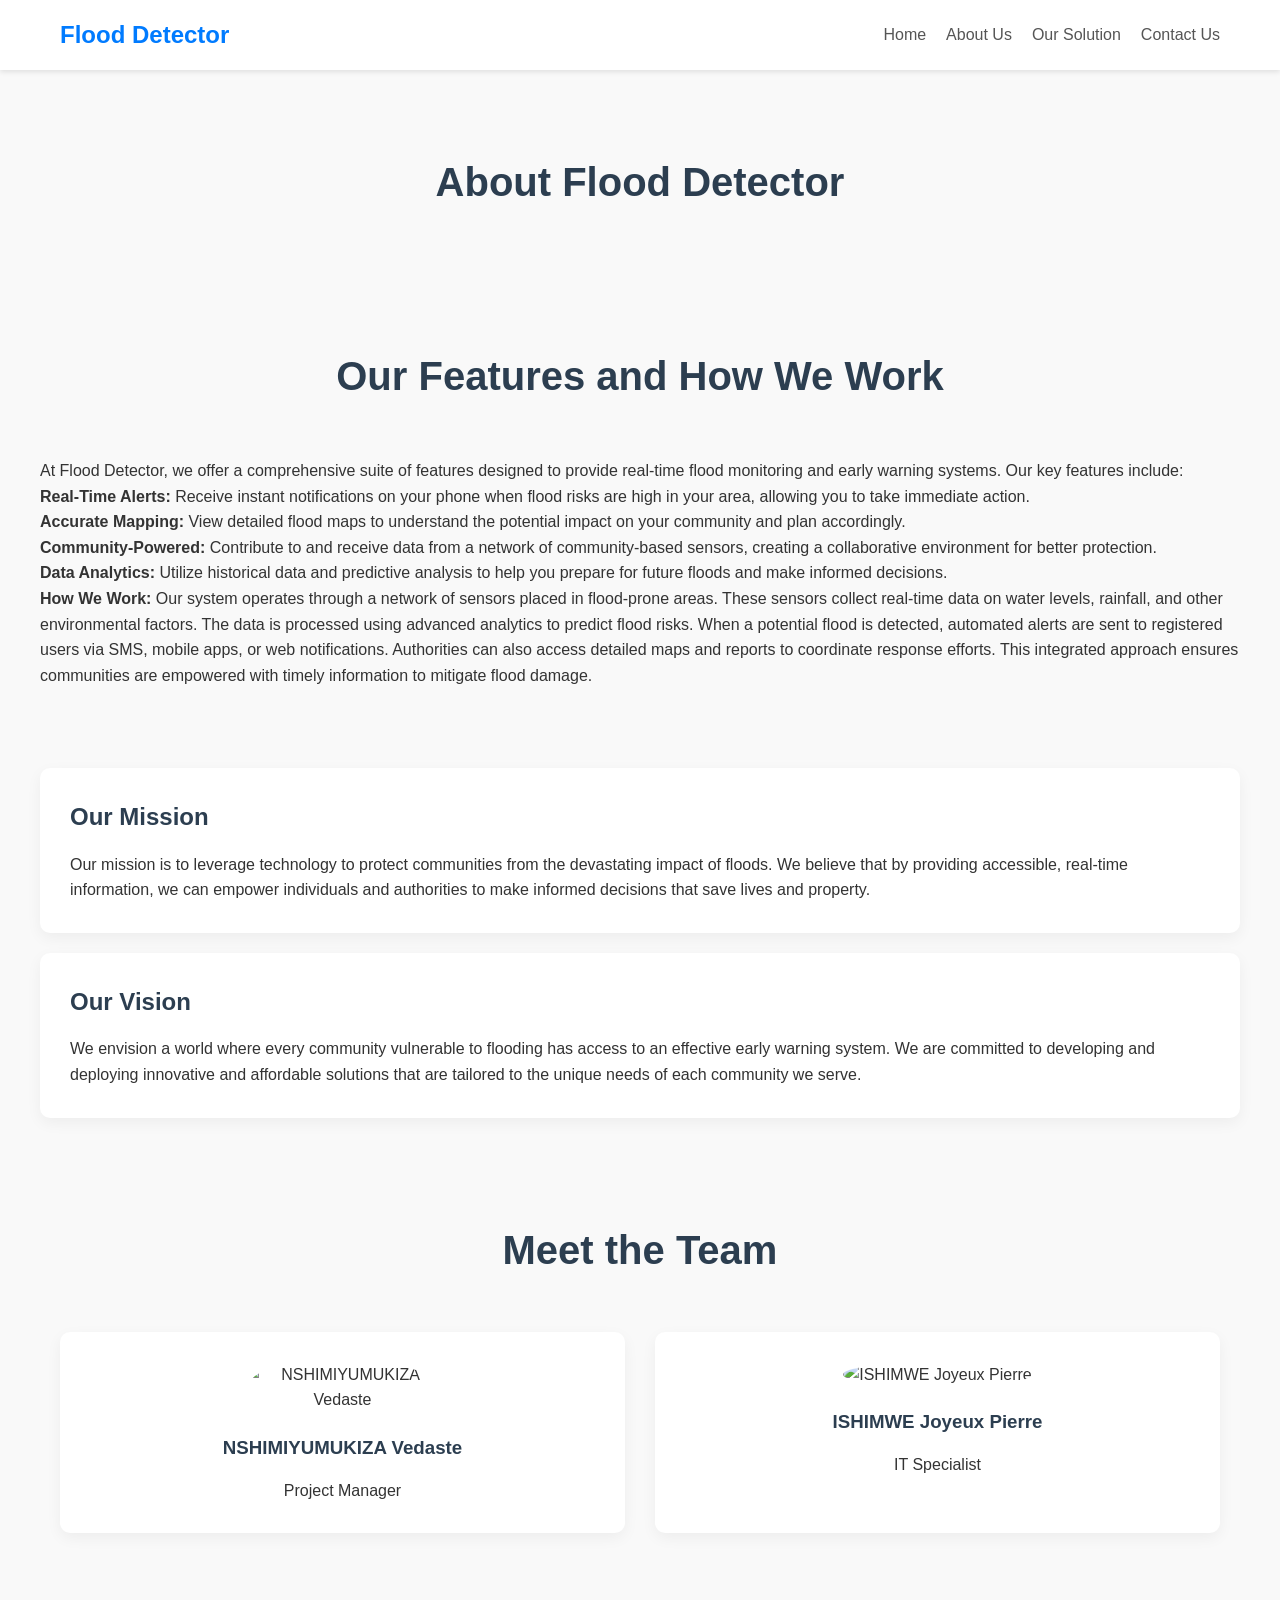
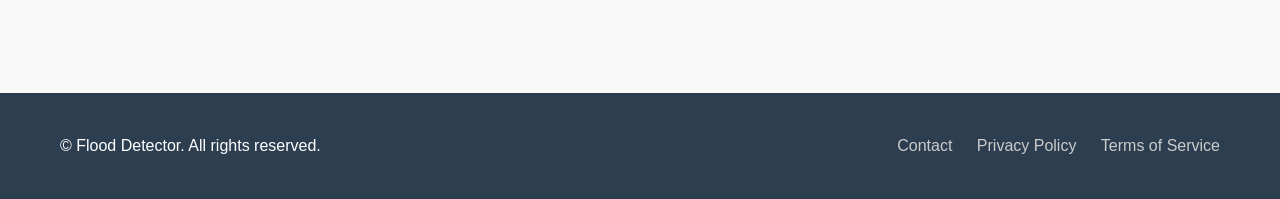
==== about.html @ f77434af "Add files via upload" ====
<!DOCTYPE html>
<html lang="en">
<head>
    <meta charset="UTF-8">
    <meta name="viewport" content="width=device-width, initial-scale=1.0">
    <title>About Us - Flood Detector</title>
    <link rel="stylesheet" href="styles.css">
</head>
<body>
    <header class="site-header">
        <div class="container">
            <div class="header-inner">
                <a href="index.html" class="brand">Flood Detector</a>
                <nav class="main-nav">
                    <a href="index.html">Home</a>
                    <a href="about.html">About Us</a>
                    <a href="solution.html">Our Solution</a>
                    <a href="contact.html">Contact Us</a>
                </nav>
                <button class="nav-toggle" aria-label="toggle navigation">
                    <span class="icon-bar"></span>
                    <span class="icon-bar"></span>
                    <span class="icon-bar"></span>
                </button>
            </div>
        </div>
    </header>
    <main class="container section">
        <h1 class="section-title">About Flood Detector</h1>
        <section class="section">
            <h2 class="section-title">Our Features and How We Work</h2>
            <p>At Flood Detector, we offer a comprehensive suite of features designed to provide real-time flood monitoring and early warning systems. Our key features include:</p>
            <ul>
                <li><strong>Real-Time Alerts:</strong> Receive instant notifications on your phone when flood risks are high in your area, allowing you to take immediate action.</li>
                <li><strong>Accurate Mapping:</strong> View detailed flood maps to understand the potential impact on your community and plan accordingly.</li>
                <li><strong>Community-Powered:</strong> Contribute to and receive data from a network of community-based sensors, creating a collaborative environment for better protection.</li>
                <li><strong>Data Analytics:</strong> Utilize historical data and predictive analysis to help you prepare for future floods and make informed decisions.</li>
            </ul>
            <p><strong>How We Work:</strong> Our system operates through a network of sensors placed in flood-prone areas. These sensors collect real-time data on water levels, rainfall, and other environmental factors. The data is processed using advanced analytics to predict flood risks. When a potential flood is detected, automated alerts are sent to registered users via SMS, mobile apps, or web notifications. Authorities can also access detailed maps and reports to coordinate response efforts. This integrated approach ensures communities are empowered with timely information to mitigate flood damage.</p>
        </section>
        <section class="split">
            <div class="mission-vision-card">
                <h2>Our Mission</h2>
                <p>Our mission is to leverage technology to protect communities from the devastating impact of floods. We believe that by providing accessible, real-time information, we can empower individuals and authorities to make informed decisions that save lives and property.</p>
            </div>
            <div class="mission-vision-card">
                <h2>Our Vision</h2>
                <p>We envision a world where every community vulnerable to flooding has access to an effective early warning system. We are committed to developing and deploying innovative and affordable solutions that are tailored to the unique needs of each community we serve.</p>
            </div>
        </section>
        <section class="section team-section">
            <div class="container">
                <h2 class="section-title">Meet the Team</h2>
                <div class="cards">
                    <div class="card">
                        <img src="images/Vedaste the Mc.jpg" alt="NSHIMIYUMUKIZA Vedaste" class="team-photo">
                        <h3>NSHIMIYUMUKIZA Vedaste</h3>
                        <p>Project Manager</p>
                    </div>
                    <div class="card">
                        <img src="images/joyeux.jpg" alt="ISHIMWE Joyeux Pierre" class="team-photo">
                        <h3>ISHIMWE Joyeux Pierre</h3>
                        <p>IT Specialist</p>
                    </div>
                </div>
            </div>
        </section>
    </main>
    <footer class="site-footer">
        <div class="container">
            <div class="footer-inner">
                <span>&copy; Flood Detector. All rights reserved.</span>
                <div class="footer-nav">
                    <a href="contact.html">Contact</a>
                    <a href="#">Privacy Policy</a>
                    <a href="#">Terms of Service</a>
                </div>
            </div>
        </div>
    </footer>
    <script src="script.js"></script>
</body>
</html>
---- styles.css ----
/* Reset and Base Styles */
* {
    box-sizing: border-box;
    margin: 0;
    padding: 0;
}

body {
    font-family: 'Segoe UI', Tahoma, Geneva, Verdana, sans-serif;
    line-height: 1.6;
    color: #333;
    background-color: #f9f9f9;
}

a {
    text-decoration: none;
    color: inherit;
}

ul {
    list-style: none;
}

/* Layout */
.container {
    max-width: 1200px;
    margin: 0 auto;
    padding: 0 20px;
}

/* Header */
.site-header {
    background-color: #fff;
    box-shadow: 0 2px 5px rgba(0,0,0,0.1);
    position: sticky;
    top: 0;
    z-index: 1000;
}

.header-inner {
    display: flex;
    justify-content: space-between;
    align-items: center;
    height: 70px;
}

.brand {
    font-size: 1.5rem;
    font-weight: bold;
    color: #007bff;
}

.main-nav {
    display: flex;
    gap: 20px;
}

.main-nav a {
    color: #555;
    font-weight: 500;
    transition: color 0.3s;
}

.main-nav a:hover {
    color: #007bff;
}

.main-nav .cta {
    background-color: #007bff;
    color: #fff;
    padding: 8px 16px;
    border-radius: 5px;
}

.main-nav .cta:hover {
    background-color: #0056b3;
}

.nav-toggle {
    display: none;
    background: none;
    border: none;
    cursor: pointer;
}

.icon-bar {
    display: block;
    width: 25px;
    height: 3px;
    background-color: #333;
    margin: 5px 0;
}

/* Hero Section */
.hero {
    background-color: #e9f5ff;
    padding: 80px 0;
}

.hero-inner {
    display: flex;
    align-items: center;
    gap: 40px;
}

.hero-left {
    flex: 1;
}

.hero-left h1 {
    font-size: 3rem;
    margin-bottom: 20px;
    color: #2c3e50;
}

.hero-left .lead {
    font-size: 1.2rem;
    margin-bottom: 30px;
    color: #666;
}

.btn {
    display: inline-block;
    padding: 12px 24px;
    border-radius: 5px;
    font-weight: bold;
    transition: background-color 0.3s;
}

.btn.solid {
    background-color: #007bff;
    color: #fff;
}

.btn.solid:hover {
    background-color: #0056b3;
}

.hero-right {
    flex: 1;
}

/* Features & Team Section */
.section {
    padding: 80px 0;
}

.section-title {
    text-align: center;
    font-size: 2.5rem;
    margin-bottom: 50px;
    color: #2c3e50;
}

.cards {
    display: grid;
    grid-template-columns: repeat(auto-fit, minmax(250px, 1fr));
    gap: 30px;
}

.card {
    background: #fff;
    padding: 30px;
    border-radius: 10px;
    box-shadow: 0 5px 15px rgba(0,0,0,0.05);
    transition: transform 0.3s;
    text-align: center;
}

.card:hover {
    transform: translateY(-5px);
}

.card-icon {
    width: 60px;
    height: 60px;
    background-color: #e9f5ff;
    border-radius: 50%;
    margin: 0 auto 20px;
}

.card h3 {
    margin-bottom: 15px;
    color: #2c3e50;
}

.team-photo {
    width: 100%;
    max-width: 200px;
    height: auto;
    border-radius: 50%;
    margin-bottom: 20px;
    object-fit: cover;
}

/* Footer */
.site-footer {
    background-color: #2c3e50;
    color: #fff;
    padding: 40px 0;
}

.footer-inner {
    display: flex;
    justify-content: space-between;
    align-items: center;
    flex-wrap: wrap;
}

.footer-nav a {
    color: #ccc;
    margin-left: 20px;
}

.footer-nav a:hover {
    color: #fff;
}

/* Mission and Vision Cards */
.mission-vision-card {
    background: #fff;
    padding: 30px;
    border-radius: 10px;
    box-shadow: 0 5px 15px rgba(0,0,0,0.05);
    margin-bottom: 20px;
}

.mission-vision-card h2 {
    color: #2c3e50;
    margin-bottom: 15px;
}

/* Responsive */
@media (max-width: 768px) {
    .header-inner {
        position: relative;
    }

    .nav-toggle {
        display: block;
    }

    .main-nav {
        display: none;
        position: absolute;
        top: 100%;
        left: 0;
        right: 0;
        background-color: #fff;
        flex-direction: column;
        padding: 20px;
        box-shadow: 0 5px 10px rgba(0,0,0,0.1);
    }

    .main-nav.active {
        display: flex;
    }

    .hero-inner {
        flex-direction: column;
        text-align: center;
    }

    .hero-left h1 {
        font-size: 2rem;
    }

    .hero-left .lead {
        font-size: 1rem;
    }

    .section {
        padding: 40px 0;
    }

    .section-title {
        font-size: 2rem;
        margin-bottom: 30px;
    }

    .cards {
        grid-template-columns: 1fr;
        gap: 20px;
    }

    .card {
        padding: 20px;
    }

    .mission-vision-card {
        padding: 20px;
        margin-bottom: 15px;
    }

    .split {
        display: block;
    }

    .footer-inner {
        flex-direction: column;
        gap: 20px;
        text-align: center;
    }

    .footer-nav a {
        margin: 0 10px;
    }
}

@media (max-width: 480px) {
    .container {
        padding: 0 15px;
    }

    .hero {
        padding: 40px 0;
    }

    .hero-left h1 {
        font-size: 1.8rem;
    }

    .btn {
        padding: 10px 20px;
        font-size: 0.9rem;
    }

    .section-title {
        font-size: 1.8rem;
    }

    .mission-vision-card {
        padding: 15px;
    }
}
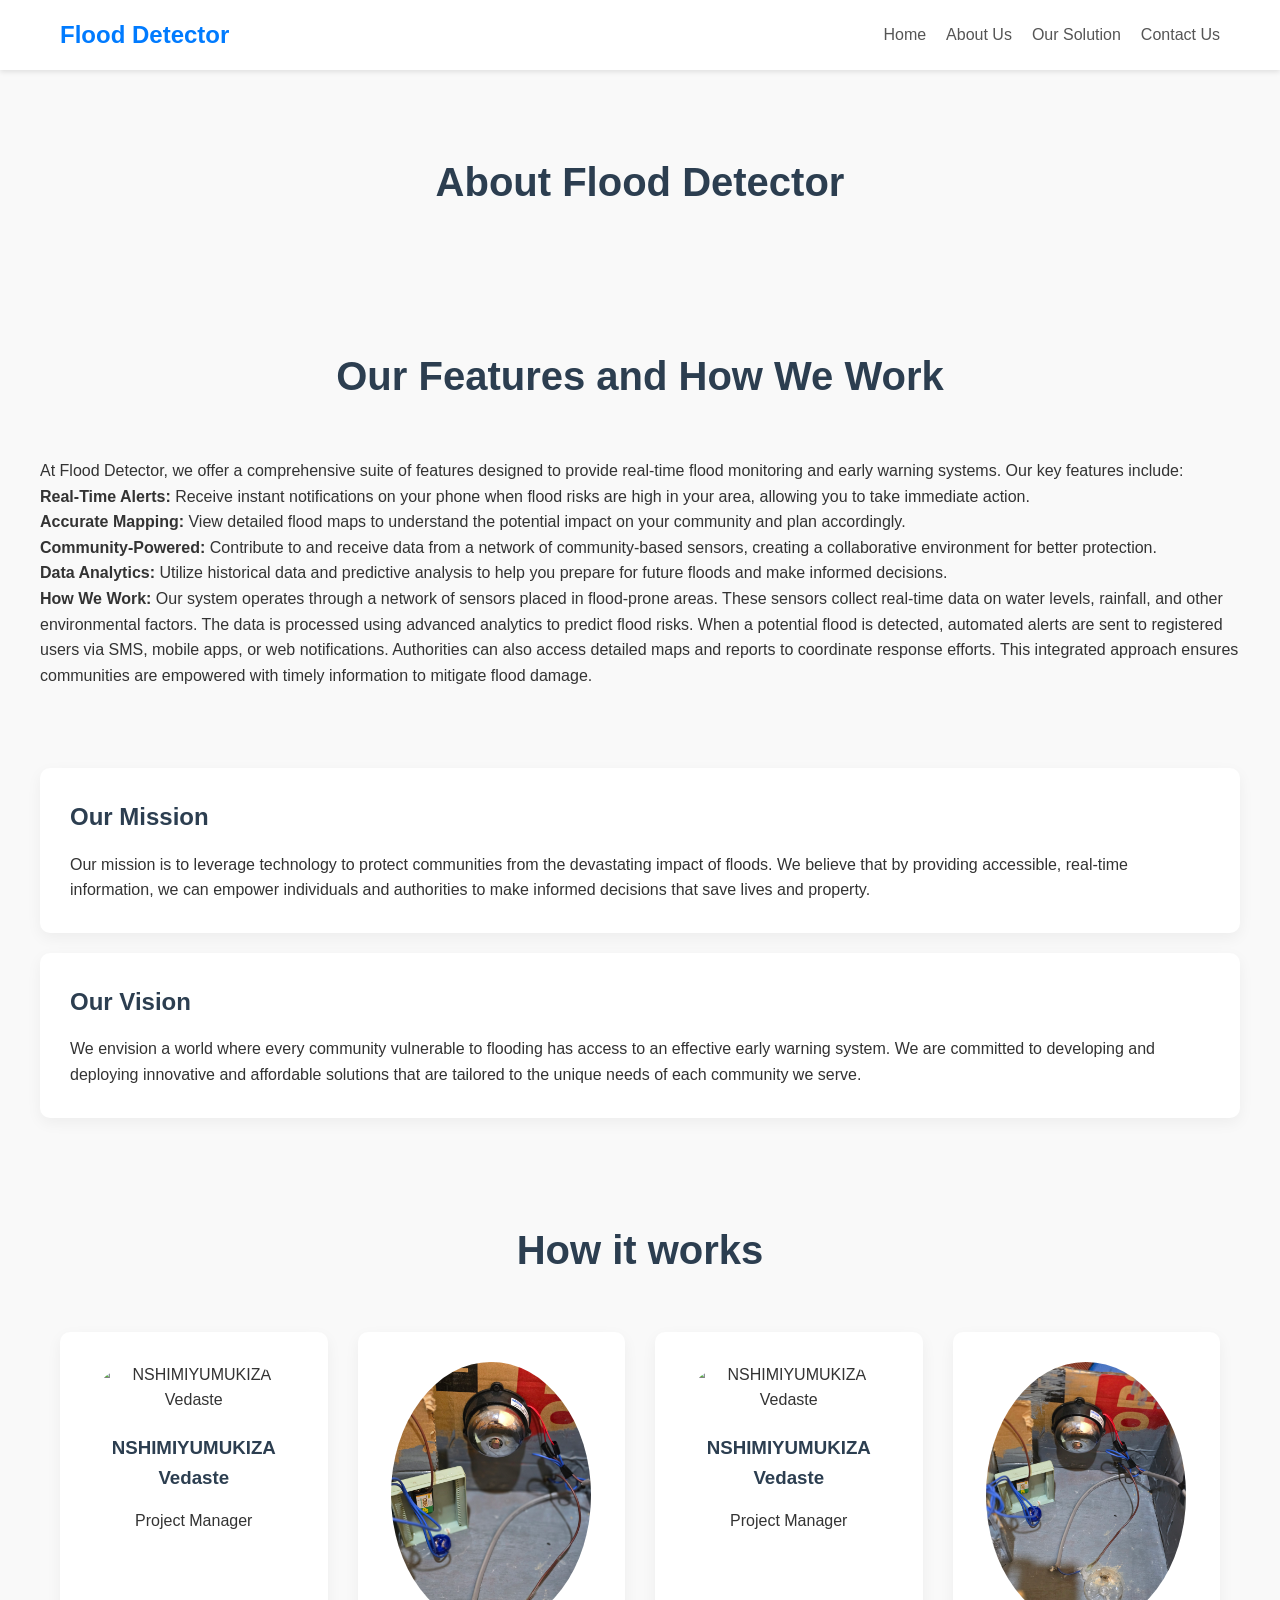
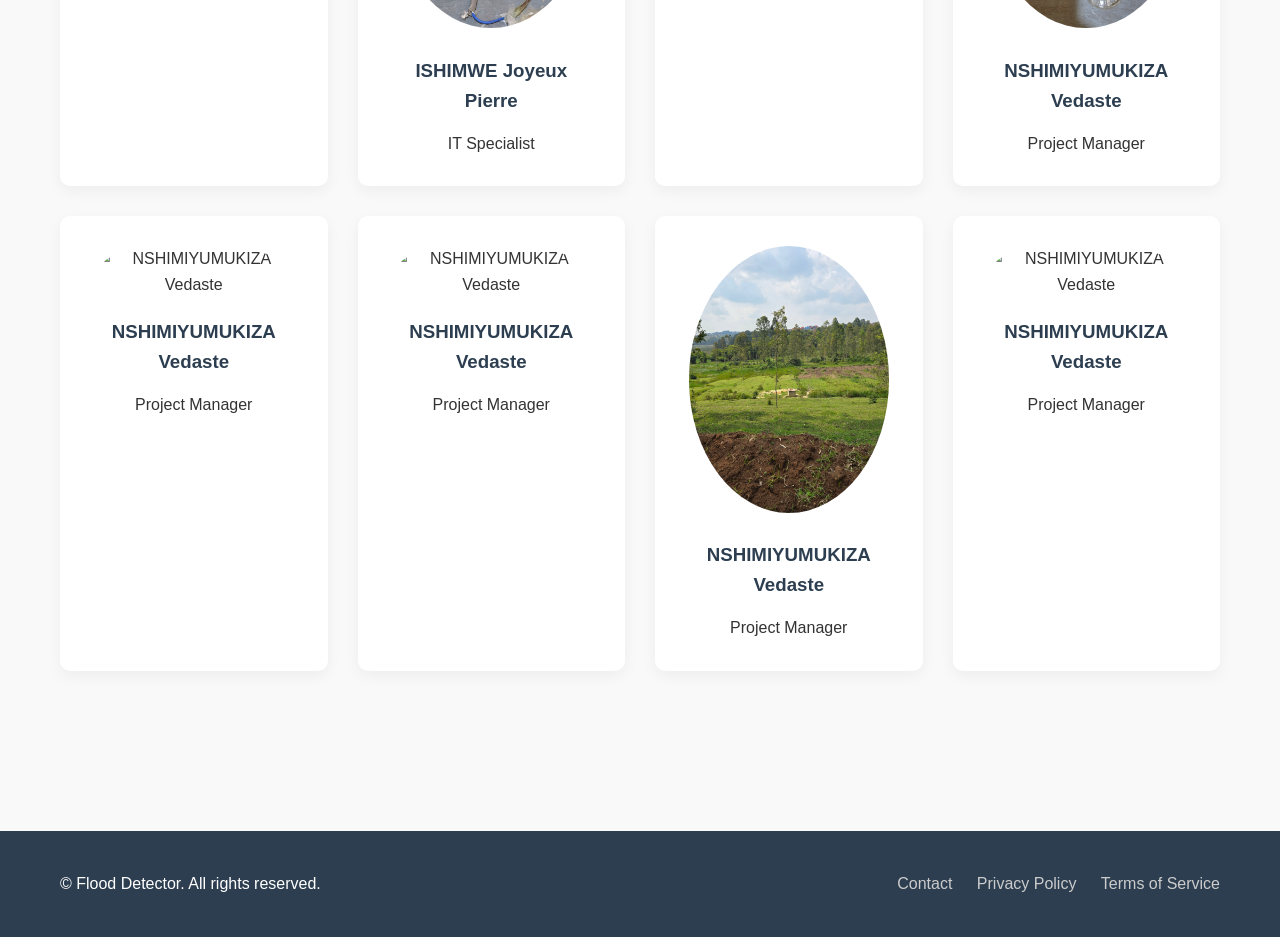
==== commit 6aae1620: "Update about.html" ====
--- a/about.html
+++ b/about.html
@@ -50,17 +50,47 @@
         </section>
         <section class="section team-section">
             <div class="container">
-                <h2 class="section-title">Meet the Team</h2>
+                <h2 class="section-title">How it works</h2>
                 <div class="cards">
                     <div class="card">
+                        <img src="1.jpg" alt="NSHIMIYUMUKIZA Vedaste" class="team-photo">
+                        <h3>NSHIMIYUMUKIZA Vedaste</h3>
+                        <p>Project Manager</p>
+                    </div>
+                    <div class="card">
+                        <img src="2.jpg" alt="ISHIMWE Joyeux Pierre" class="team-photo">
+                        <h3>ISHIMWE Joyeux Pierre</h3>
+                        <p>IT Specialist</p>
+                    </div>
+                     <div class="card">
                         <img src="images/Vedaste the Mc.jpg" alt="NSHIMIYUMUKIZA Vedaste" class="team-photo">
                         <h3>NSHIMIYUMUKIZA Vedaste</h3>
                         <p>Project Manager</p>
                     </div>
-                    <div class="card">
-                        <img src="images/joyeux.jpg" alt="ISHIMWE Joyeux Pierre" class="team-photo">
-                        <h3>ISHIMWE Joyeux Pierre</h3>
-                        <p>IT Specialist</p>
+                     <div class="card">
+                        <img src="3.jpg" alt="NSHIMIYUMUKIZA Vedaste" class="team-photo">
+                        <h3>NSHIMIYUMUKIZA Vedaste</h3>
+                        <p>Project Manager</p>
+                    </div>
+                     <div class="card">
+                        <img src="4.jpg" alt="NSHIMIYUMUKIZA Vedaste" class="team-photo">
+                        <h3>NSHIMIYUMUKIZA Vedaste</h3>
+                        <p>Project Manager</p>
+                    </div>
+                     <div class="card">
+                        <img src="5.jpg" alt="NSHIMIYUMUKIZA Vedaste" class="team-photo">
+                        <h3>NSHIMIYUMUKIZA Vedaste</h3>
+                        <p>Project Manager</p>
+                    </div>
+                     <div class="card">
+                        <img src="6.jpg" alt="NSHIMIYUMUKIZA Vedaste" class="team-photo">
+                        <h3>NSHIMIYUMUKIZA Vedaste</h3>
+                        <p>Project Manager</p>
+                    </div>
+                     <div class="card">
+                        <img src="7.jpg" alt="NSHIMIYUMUKIZA Vedaste" class="team-photo">
+                        <h3>NSHIMIYUMUKIZA Vedaste</h3>
+                        <p>Project Manager</p>
                     </div>
                 </div>
             </div>
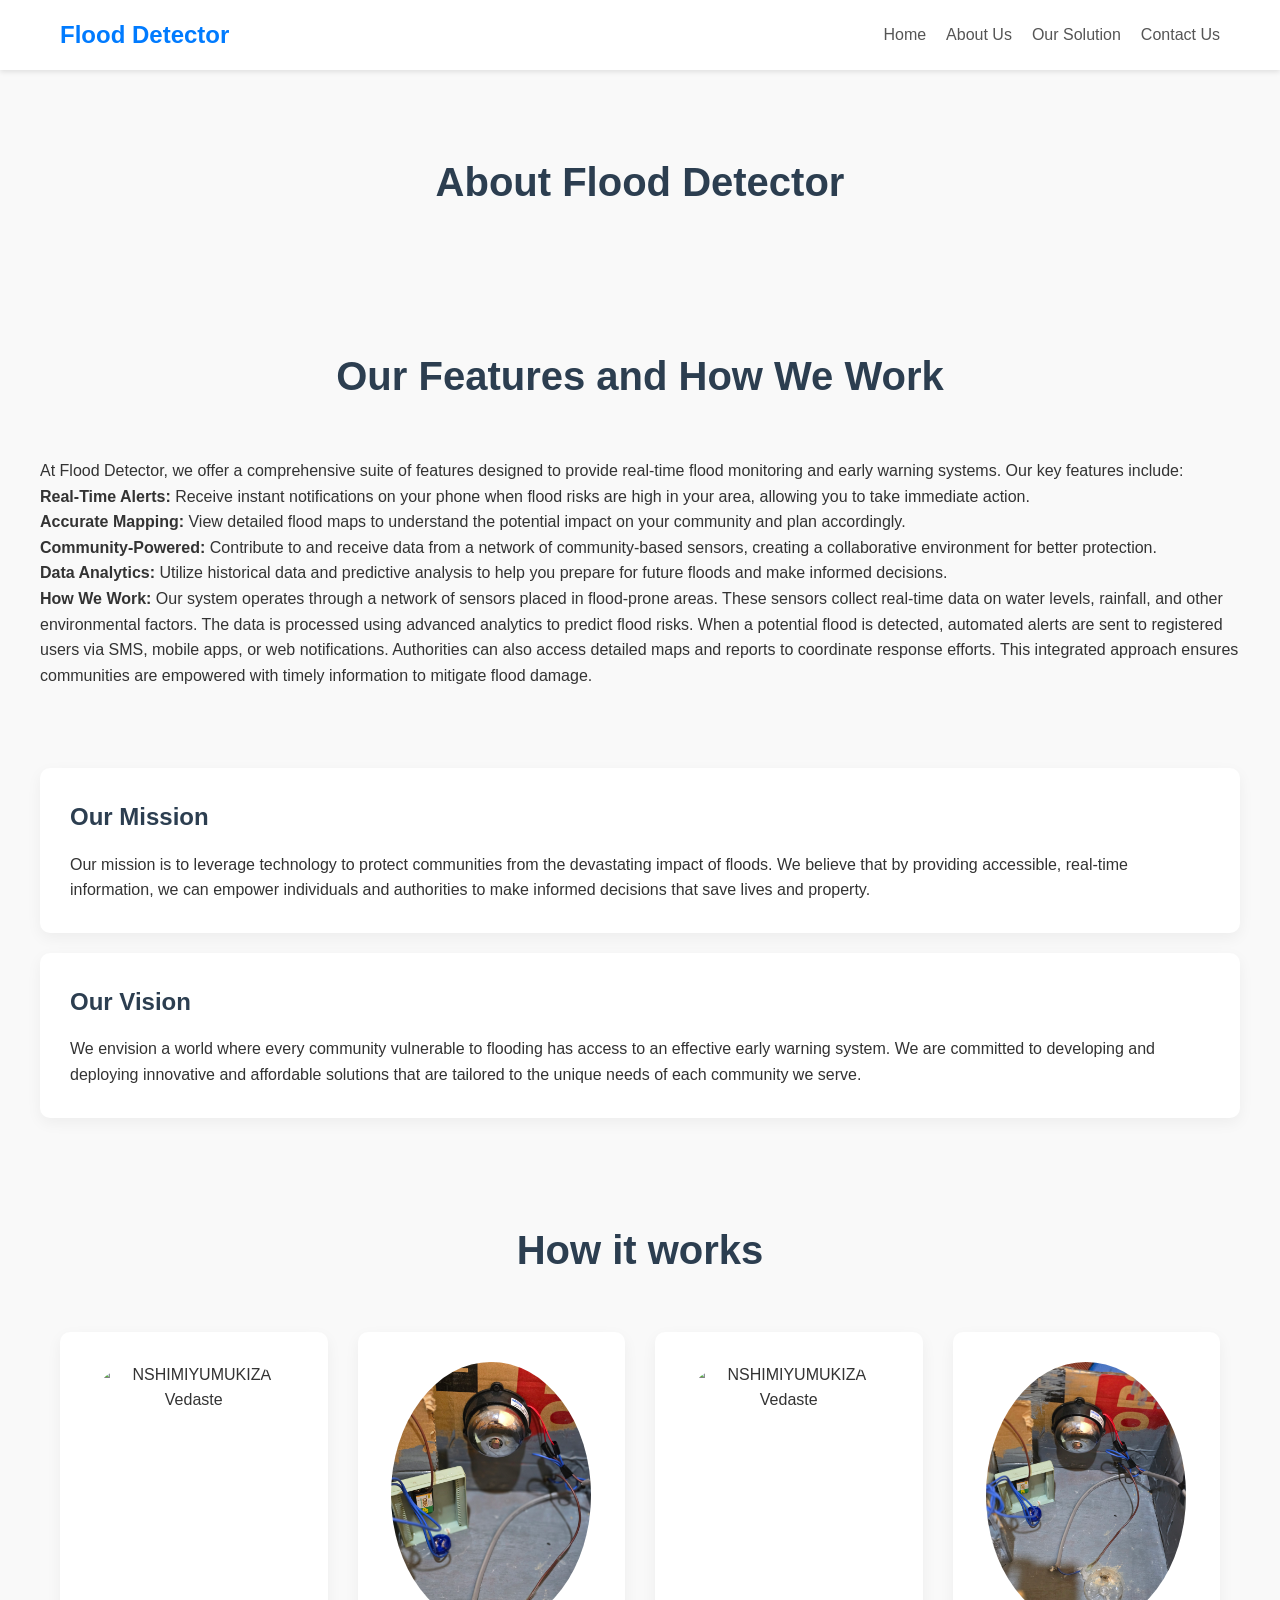
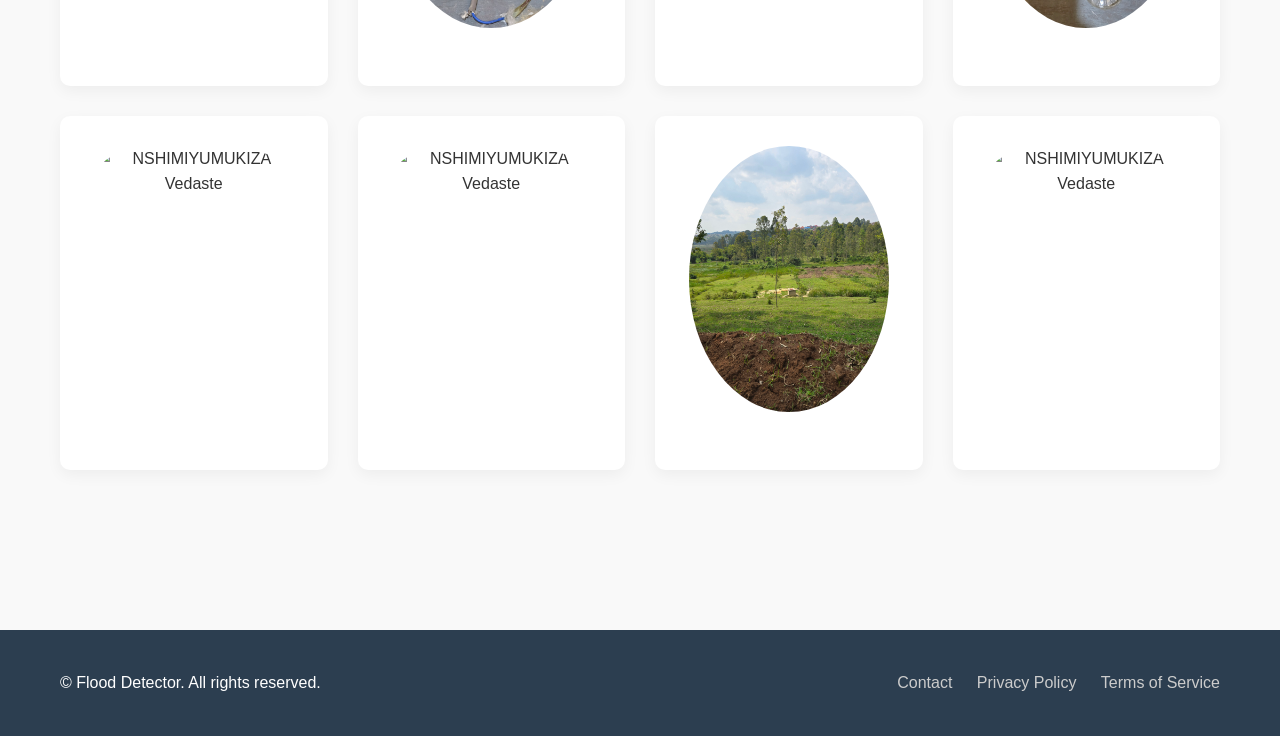
==== commit 6764aa84: "Update about.html" ====
--- a/about.html
+++ b/about.html
@@ -54,43 +54,36 @@
                 <div class="cards">
                     <div class="card">
                         <img src="1.jpg" alt="NSHIMIYUMUKIZA Vedaste" class="team-photo">
-                        <h3>NSHIMIYUMUKIZA Vedaste</h3>
-                        <p>Project Manager</p>
+                        
+                        
                     </div>
                     <div class="card">
                         <img src="2.jpg" alt="ISHIMWE Joyeux Pierre" class="team-photo">
-                        <h3>ISHIMWE Joyeux Pierre</h3>
-                        <p>IT Specialist</p>
+                       
                     </div>
                      <div class="card">
                         <img src="images/Vedaste the Mc.jpg" alt="NSHIMIYUMUKIZA Vedaste" class="team-photo">
-                        <h3>NSHIMIYUMUKIZA Vedaste</h3>
-                        <p>Project Manager</p>
+                       
                     </div>
                      <div class="card">
                         <img src="3.jpg" alt="NSHIMIYUMUKIZA Vedaste" class="team-photo">
-                        <h3>NSHIMIYUMUKIZA Vedaste</h3>
-                        <p>Project Manager</p>
+                        
                     </div>
                      <div class="card">
                         <img src="4.jpg" alt="NSHIMIYUMUKIZA Vedaste" class="team-photo">
-                        <h3>NSHIMIYUMUKIZA Vedaste</h3>
-                        <p>Project Manager</p>
+                       
                     </div>
                      <div class="card">
                         <img src="5.jpg" alt="NSHIMIYUMUKIZA Vedaste" class="team-photo">
-                        <h3>NSHIMIYUMUKIZA Vedaste</h3>
-                        <p>Project Manager</p>
+                       
                     </div>
                      <div class="card">
                         <img src="6.jpg" alt="NSHIMIYUMUKIZA Vedaste" class="team-photo">
-                        <h3>NSHIMIYUMUKIZA Vedaste</h3>
-                        <p>Project Manager</p>
+                       
                     </div>
                      <div class="card">
                         <img src="7.jpg" alt="NSHIMIYUMUKIZA Vedaste" class="team-photo">
-                        <h3>NSHIMIYUMUKIZA Vedaste</h3>
-                        <p>Project Manager</p>
+                      
                     </div>
                 </div>
             </div>
